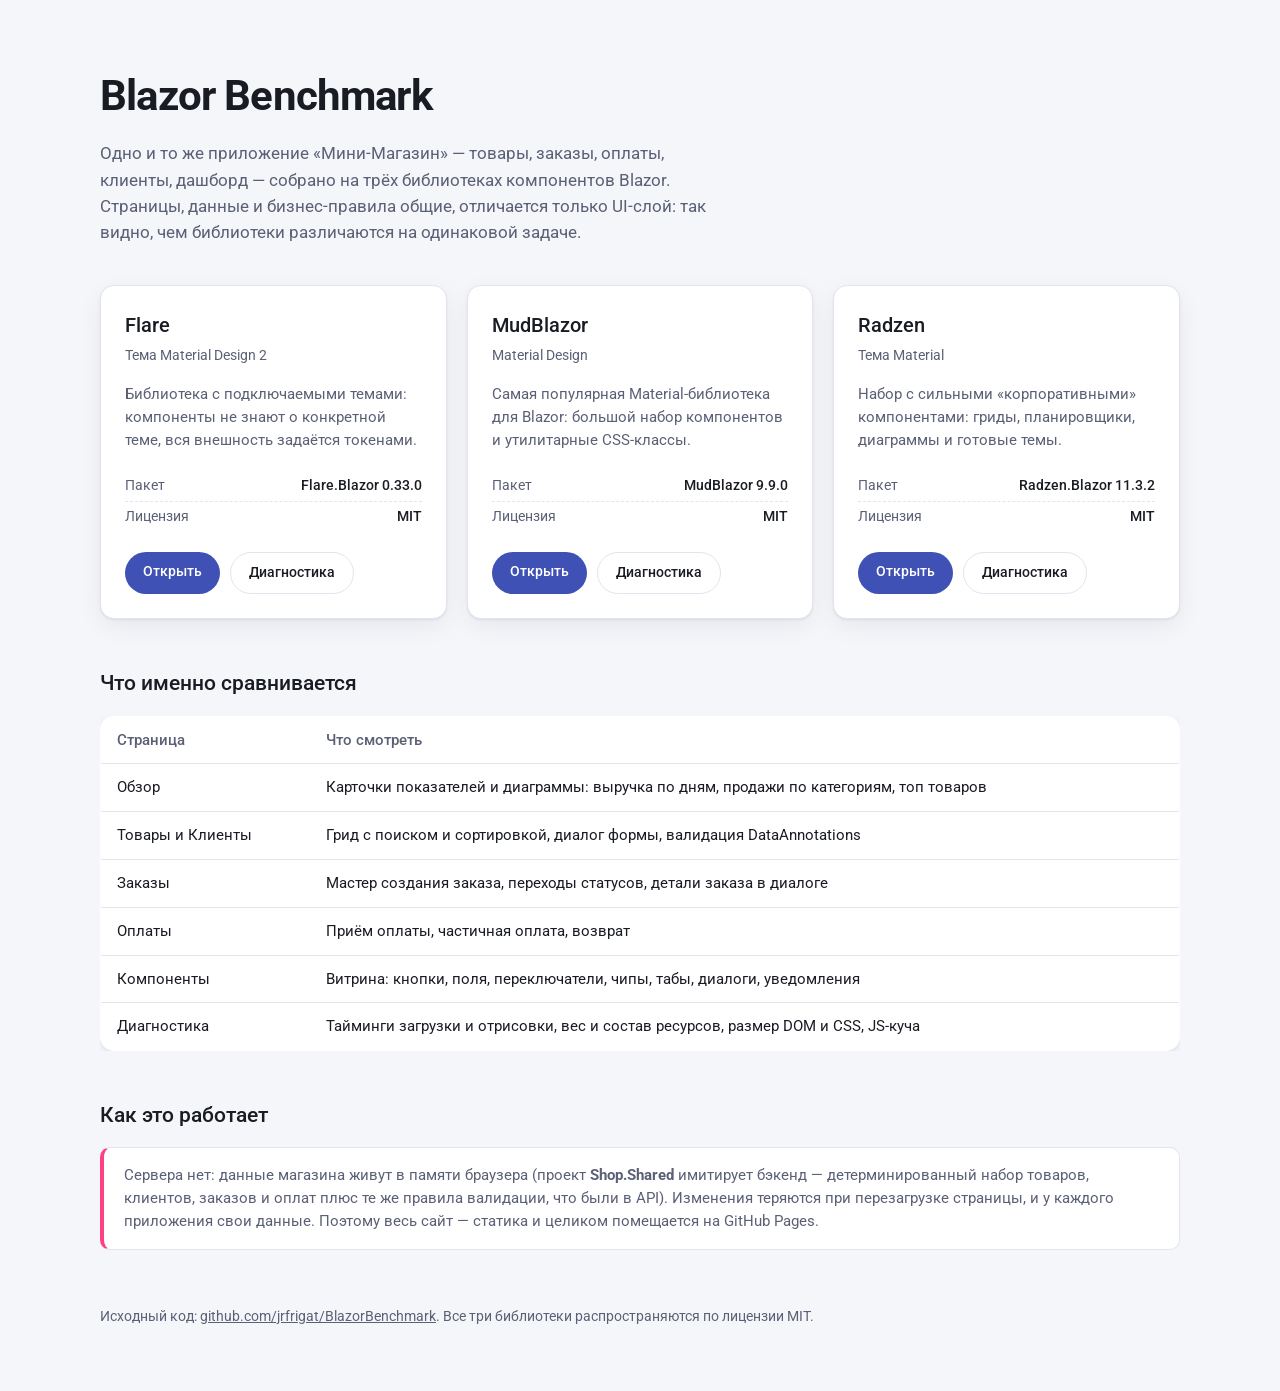
==== landing/index.html @ 2546e299 "Собрать сайт бенчмарка для GitHub Pages и одного docker-образа" ====
<!DOCTYPE html>
<html lang="ru">

<head>
    <meta charset="utf-8" />
    <meta name="viewport" content="width=device-width, initial-scale=1.0" />
    <title>Blazor Benchmark — сравнение библиотек компонентов</title>
    <meta name="description" content="Одно и то же приложение магазина на Flare, MudBlazor и Radzen: сравнение компонентов, веса PWA и скорости загрузки." />
    <meta name="theme-color" content="#3F51B5" />
    <link rel="icon" href="data:image/svg+xml,<svg xmlns='http://www.w3.org/2000/svg' viewBox='0 0 16 16'><text y='14' font-size='14'>🛒</text></svg>" />
    <link rel="preconnect" href="https://fonts.googleapis.com" />
    <link rel="preconnect" href="https://fonts.gstatic.com" crossorigin />
    <link rel="stylesheet" href="https://fonts.googleapis.com/css2?family=Roboto:wght@400;500;700&display=swap" />
    <style>
        :root {
            --bg: #f5f6fa;
            --surface: #ffffff;
            --border: #e2e5ef;
            --text: #1a1c24;
            --muted: #5b6076;
            --primary: #3f51b5;
            --accent: #ff4081;
            --shadow: 0 1px 2px rgba(16, 20, 40, .08), 0 8px 24px rgba(16, 20, 40, .06);
        }

        @media (prefers-color-scheme: dark) {
            :root {
                --bg: #14161d;
                --surface: #1c1f29;
                --border: #2b3040;
                --text: #eceef5;
                --muted: #a3a9bd;
                --primary: #8c9eff;
                --accent: #ff80ab;
                --shadow: 0 1px 2px rgba(0, 0, 0, .4), 0 8px 24px rgba(0, 0, 0, .35);
            }
        }

        * { box-sizing: border-box; }

        body {
            margin: 0;
            padding: 0 24px 64px;
            background: var(--bg);
            color: var(--text);
            font-family: Roboto, "Segoe UI", system-ui, sans-serif;
            line-height: 1.55;
        }

        .wrap { max-width: 1080px; margin: 0 auto; }

        header { padding: 64px 0 40px; }

        h1 { margin: 0 0 12px; font-size: clamp(1.9rem, 4vw, 2.6rem); font-weight: 700; letter-spacing: -.02em; }

        .lead { margin: 0; max-width: 62ch; color: var(--muted); font-size: 1.05rem; }

        h2 { margin: 48px 0 16px; font-size: 1.3rem; font-weight: 500; }

        .apps { display: grid; gap: 20px; grid-template-columns: repeat(auto-fit, minmax(280px, 1fr)); }

        .card {
            display: flex;
            flex-direction: column;
            background: var(--surface);
            border: 1px solid var(--border);
            border-radius: 14px;
            padding: 24px;
            box-shadow: var(--shadow);
        }

        .card h3 { margin: 0 0 4px; font-size: 1.25rem; font-weight: 500; }

        .card .theme { margin: 0 0 16px; color: var(--muted); font-size: .9rem; }

        .card p.about { margin: 0 0 20px; color: var(--muted); font-size: .92rem; flex: 1; }

        .meta { margin: 0 0 20px; padding: 0; list-style: none; font-size: .88rem; color: var(--muted); }

        .meta li { display: flex; justify-content: space-between; gap: 12px; padding: 4px 0; border-bottom: 1px dashed var(--border); }

        .meta li:last-child { border-bottom: 0; }

        .meta b { color: var(--text); font-weight: 500; }

        .actions { display: flex; flex-wrap: wrap; gap: 10px; }

        a.btn {
            display: inline-block;
            padding: 9px 18px;
            border-radius: 999px;
            font-size: .9rem;
            font-weight: 500;
            text-decoration: none;
            transition: filter .15s ease;
        }

        a.btn:hover { filter: brightness(1.08); }

        a.primary { background: var(--primary); color: #fff; }

        a.ghost { border: 1px solid var(--border); color: var(--text); }

        table { width: 100%; border-collapse: collapse; background: var(--surface); border: 1px solid var(--border); border-radius: 14px; overflow: hidden; box-shadow: var(--shadow); }

        th, td { padding: 12px 16px; text-align: left; font-size: .92rem; border-bottom: 1px solid var(--border); }

        th { font-weight: 500; color: var(--muted); }

        tr:last-child td { border-bottom: 0; }

        .note { background: var(--surface); border: 1px solid var(--border); border-left: 4px solid var(--accent); border-radius: 10px; padding: 16px 20px; color: var(--muted); font-size: .92rem; }

        footer { margin-top: 56px; color: var(--muted); font-size: .86rem; }

        footer a { color: inherit; }

        .scroll { overflow-x: auto; }
    </style>
</head>

<body>
    <div class="wrap">
        <header>
            <h1>Blazor Benchmark</h1>
            <p class="lead">
                Одно и то же приложение «Мини-Магазин» — товары, заказы, оплаты, клиенты, дашборд —
                собрано на трёх библиотеках компонентов Blazor. Страницы, данные и бизнес-правила общие,
                отличается только UI-слой: так видно, чем библиотеки различаются на одинаковой задаче.
            </p>
        </header>

        <section class="apps">
            <article class="card">
                <h3>Flare</h3>
                <p class="theme">Тема Material Design 2</p>
                <p class="about">Библиотека с подключаемыми темами: компоненты не знают о конкретной теме, вся внешность задаётся токенами.</p>
                <ul class="meta">
                    <li><span>Пакет</span> <b>Flare.Blazor 0.33.0</b></li>
                    <li><span>Лицензия</span> <b>MIT</b></li>
                </ul>
                <div class="actions">
                    <a class="btn primary" href="flare/">Открыть</a>
                    <a class="btn ghost" href="flare/diagnostics">Диагностика</a>
                </div>
            </article>

            <article class="card">
                <h3>MudBlazor</h3>
                <p class="theme">Material Design</p>
                <p class="about">Самая популярная Material-библиотека для Blazor: большой набор компонентов и утилитарные CSS-классы.</p>
                <ul class="meta">
                    <li><span>Пакет</span> <b>MudBlazor 9.9.0</b></li>
                    <li><span>Лицензия</span> <b>MIT</b></li>
                </ul>
                <div class="actions">
                    <a class="btn primary" href="mudblazor/">Открыть</a>
                    <a class="btn ghost" href="mudblazor/diagnostics">Диагностика</a>
                </div>
            </article>

            <article class="card">
                <h3>Radzen</h3>
                <p class="theme">Тема Material</p>
                <p class="about">Набор с сильными «корпоративными» компонентами: гриды, планировщики, диаграммы и готовые темы.</p>
                <ul class="meta">
                    <li><span>Пакет</span> <b>Radzen.Blazor 11.3.2</b></li>
                    <li><span>Лицензия</span> <b>MIT</b></li>
                </ul>
                <div class="actions">
                    <a class="btn primary" href="radzen/">Открыть</a>
                    <a class="btn ghost" href="radzen/diagnostics">Диагностика</a>
                </div>
            </article>
        </section>

        <h2>Что именно сравнивается</h2>
        <div class="scroll">
            <table>
                <thead>
                    <tr>
                        <th>Страница</th>
                        <th>Что смотреть</th>
                    </tr>
                </thead>
                <tbody>
                    <tr><td>Обзор</td><td>Карточки показателей и диаграммы: выручка по дням, продажи по категориям, топ товаров</td></tr>
                    <tr><td>Товары и Клиенты</td><td>Грид с поиском и сортировкой, диалог формы, валидация DataAnnotations</td></tr>
                    <tr><td>Заказы</td><td>Мастер создания заказа, переходы статусов, детали заказа в диалоге</td></tr>
                    <tr><td>Оплаты</td><td>Приём оплаты, частичная оплата, возврат</td></tr>
                    <tr><td>Компоненты</td><td>Витрина: кнопки, поля, переключатели, чипы, табы, диалоги, уведомления</td></tr>
                    <tr><td>Диагностика</td><td>Тайминги загрузки и отрисовки, вес и состав ресурсов, размер DOM и CSS, JS-куча</td></tr>
                </tbody>
            </table>
        </div>

        <h2>Как это работает</h2>
        <p class="note">
            Сервера нет: данные магазина живут в памяти браузера (проект <b>Shop.Shared</b> имитирует бэкенд —
            детерминированный набор товаров, клиентов, заказов и оплат плюс те же правила валидации,
            что были в API). Изменения теряются при перезагрузке страницы, и у каждого приложения свои данные.
            Поэтому весь сайт — статика и целиком помещается на GitHub Pages.
        </p>

        <footer>
            Исходный код: <a href="https://github.com/jrfrigat/BlazorBenchmark">github.com/jrfrigat/BlazorBenchmark</a>.
            Все три библиотеки распространяются по лицензии MIT.
        </footer>
    </div>
</body>

</html>
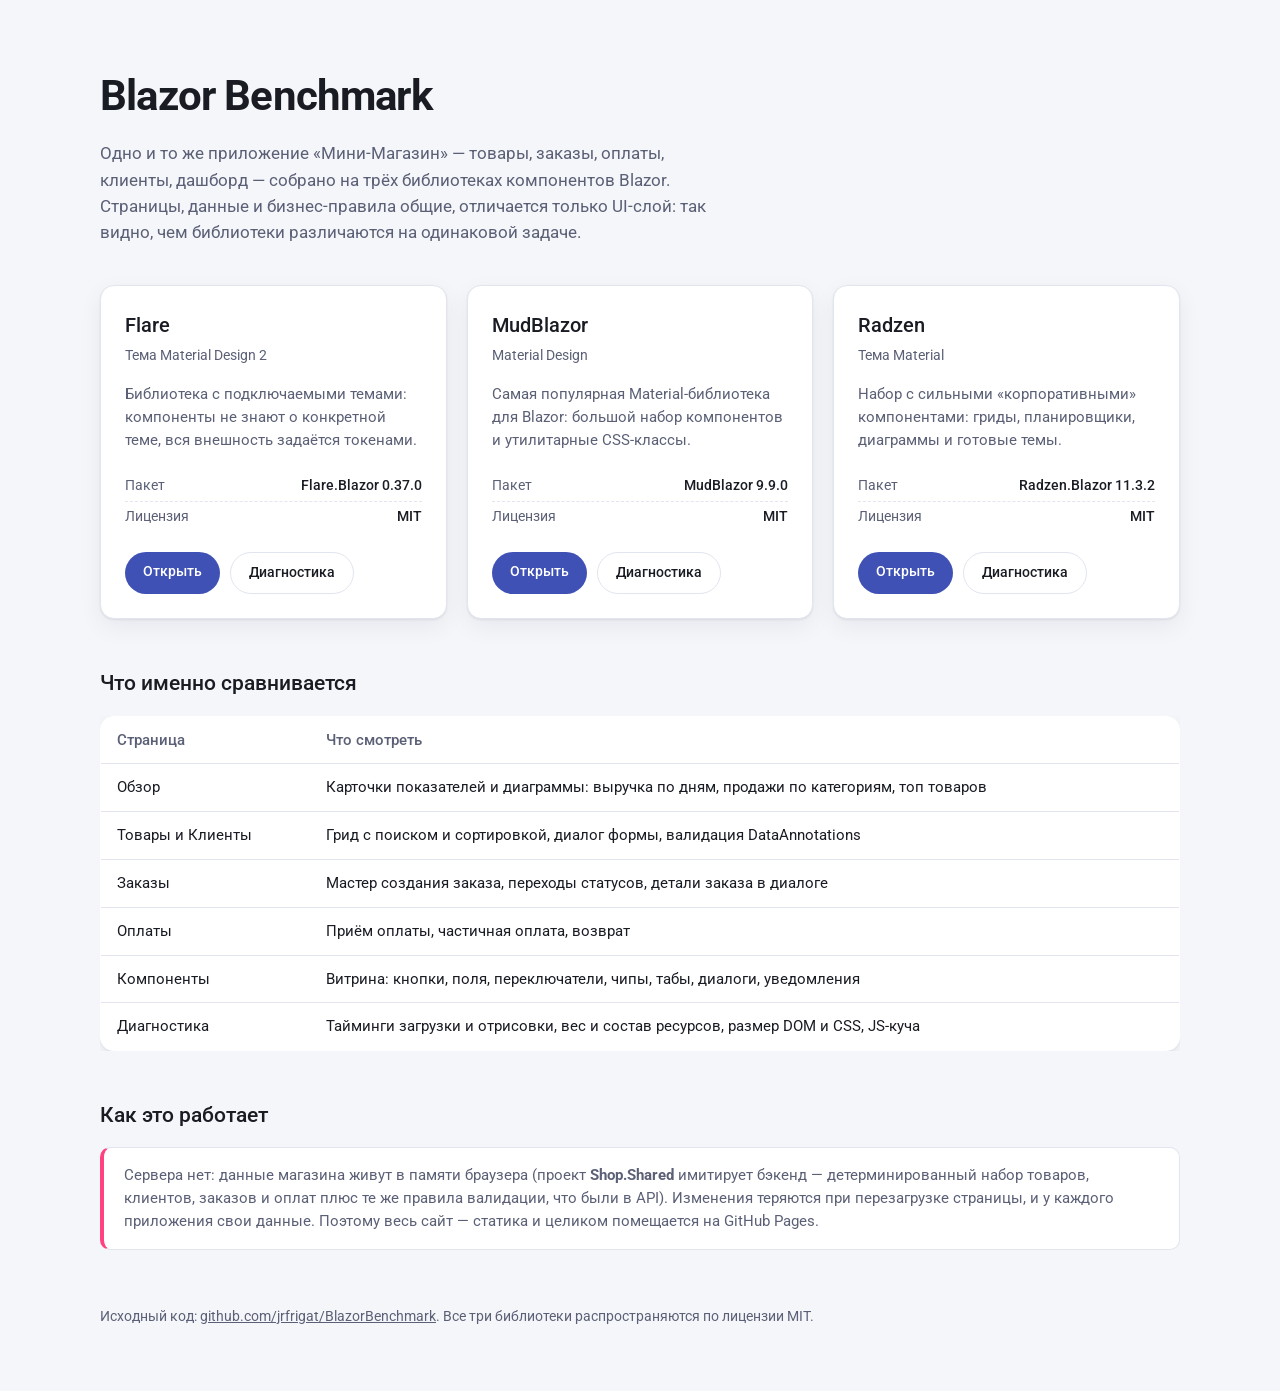
==== commit 200af418: "Обновить Flare до 0.37.0 и грузить CSS темы вместе со страницей" ====
--- a/landing/index.html
+++ b/landing/index.html
@@ -136,7 +136,7 @@
                 <p class="theme">Тема Material Design 2</p>
                 <p class="about">Библиотека с подключаемыми темами: компоненты не знают о конкретной теме, вся внешность задаётся токенами.</p>
                 <ul class="meta">
-                    <li><span>Пакет</span> <b>Flare.Blazor 0.33.0</b></li>
+                    <li><span>Пакет</span> <b>Flare.Blazor 0.37.0</b></li>
                     <li><span>Лицензия</span> <b>MIT</b></li>
                 </ul>
                 <div class="actions">
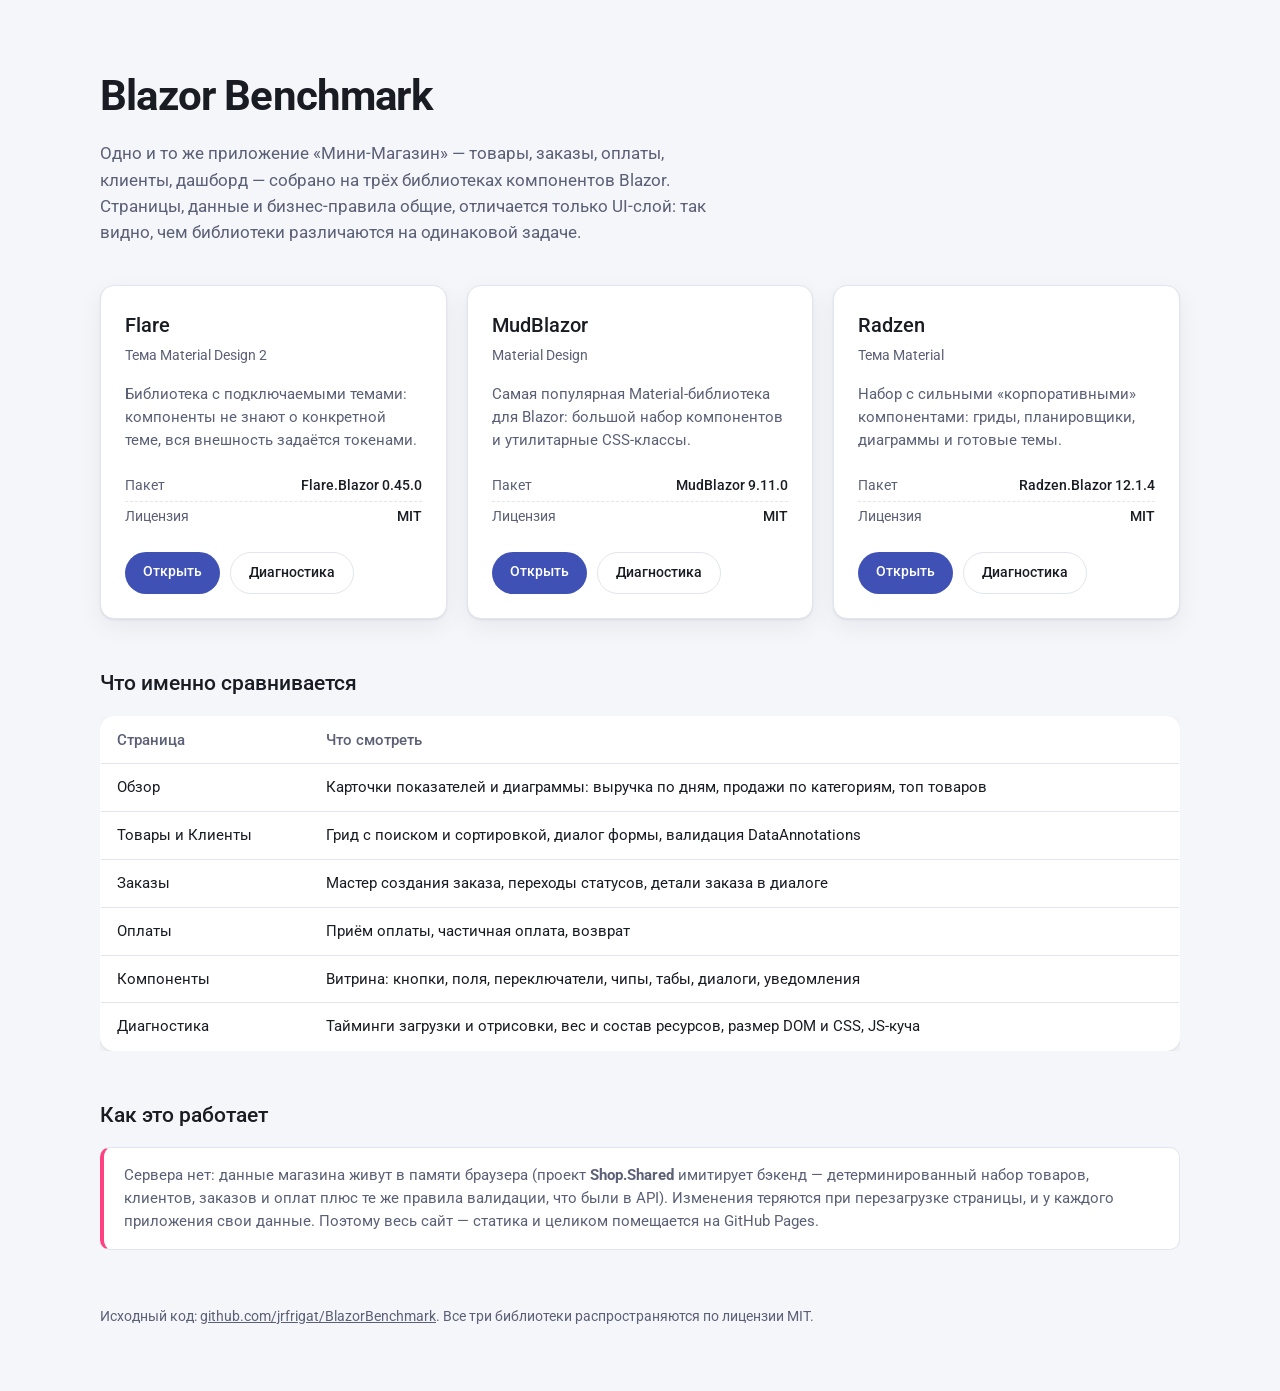
==== commit 27957eb5: "Update all packages and use NuGet for Flare benchmarks" ====
--- a/landing/index.html
+++ b/landing/index.html
@@ -136,7 +136,7 @@
                 <p class="theme">Тема Material Design 2</p>
                 <p class="about">Библиотека с подключаемыми темами: компоненты не знают о конкретной теме, вся внешность задаётся токенами.</p>
                 <ul class="meta">
-                    <li><span>Пакет</span> <b>Flare.Blazor 0.37.0</b></li>
+                    <li><span>Пакет</span> <b>Flare.Blazor 0.45.0</b></li>
                     <li><span>Лицензия</span> <b>MIT</b></li>
                 </ul>
                 <div class="actions">
@@ -150,7 +150,7 @@
                 <p class="theme">Material Design</p>
                 <p class="about">Самая популярная Material-библиотека для Blazor: большой набор компонентов и утилитарные CSS-классы.</p>
                 <ul class="meta">
-                    <li><span>Пакет</span> <b>MudBlazor 9.9.0</b></li>
+                    <li><span>Пакет</span> <b>MudBlazor 9.11.0</b></li>
                     <li><span>Лицензия</span> <b>MIT</b></li>
                 </ul>
                 <div class="actions">
@@ -164,7 +164,7 @@
                 <p class="theme">Тема Material</p>
                 <p class="about">Набор с сильными «корпоративными» компонентами: гриды, планировщики, диаграммы и готовые темы.</p>
                 <ul class="meta">
-                    <li><span>Пакет</span> <b>Radzen.Blazor 11.3.2</b></li>
+                    <li><span>Пакет</span> <b>Radzen.Blazor 12.1.4</b></li>
                     <li><span>Лицензия</span> <b>MIT</b></li>
                 </ul>
                 <div class="actions">
